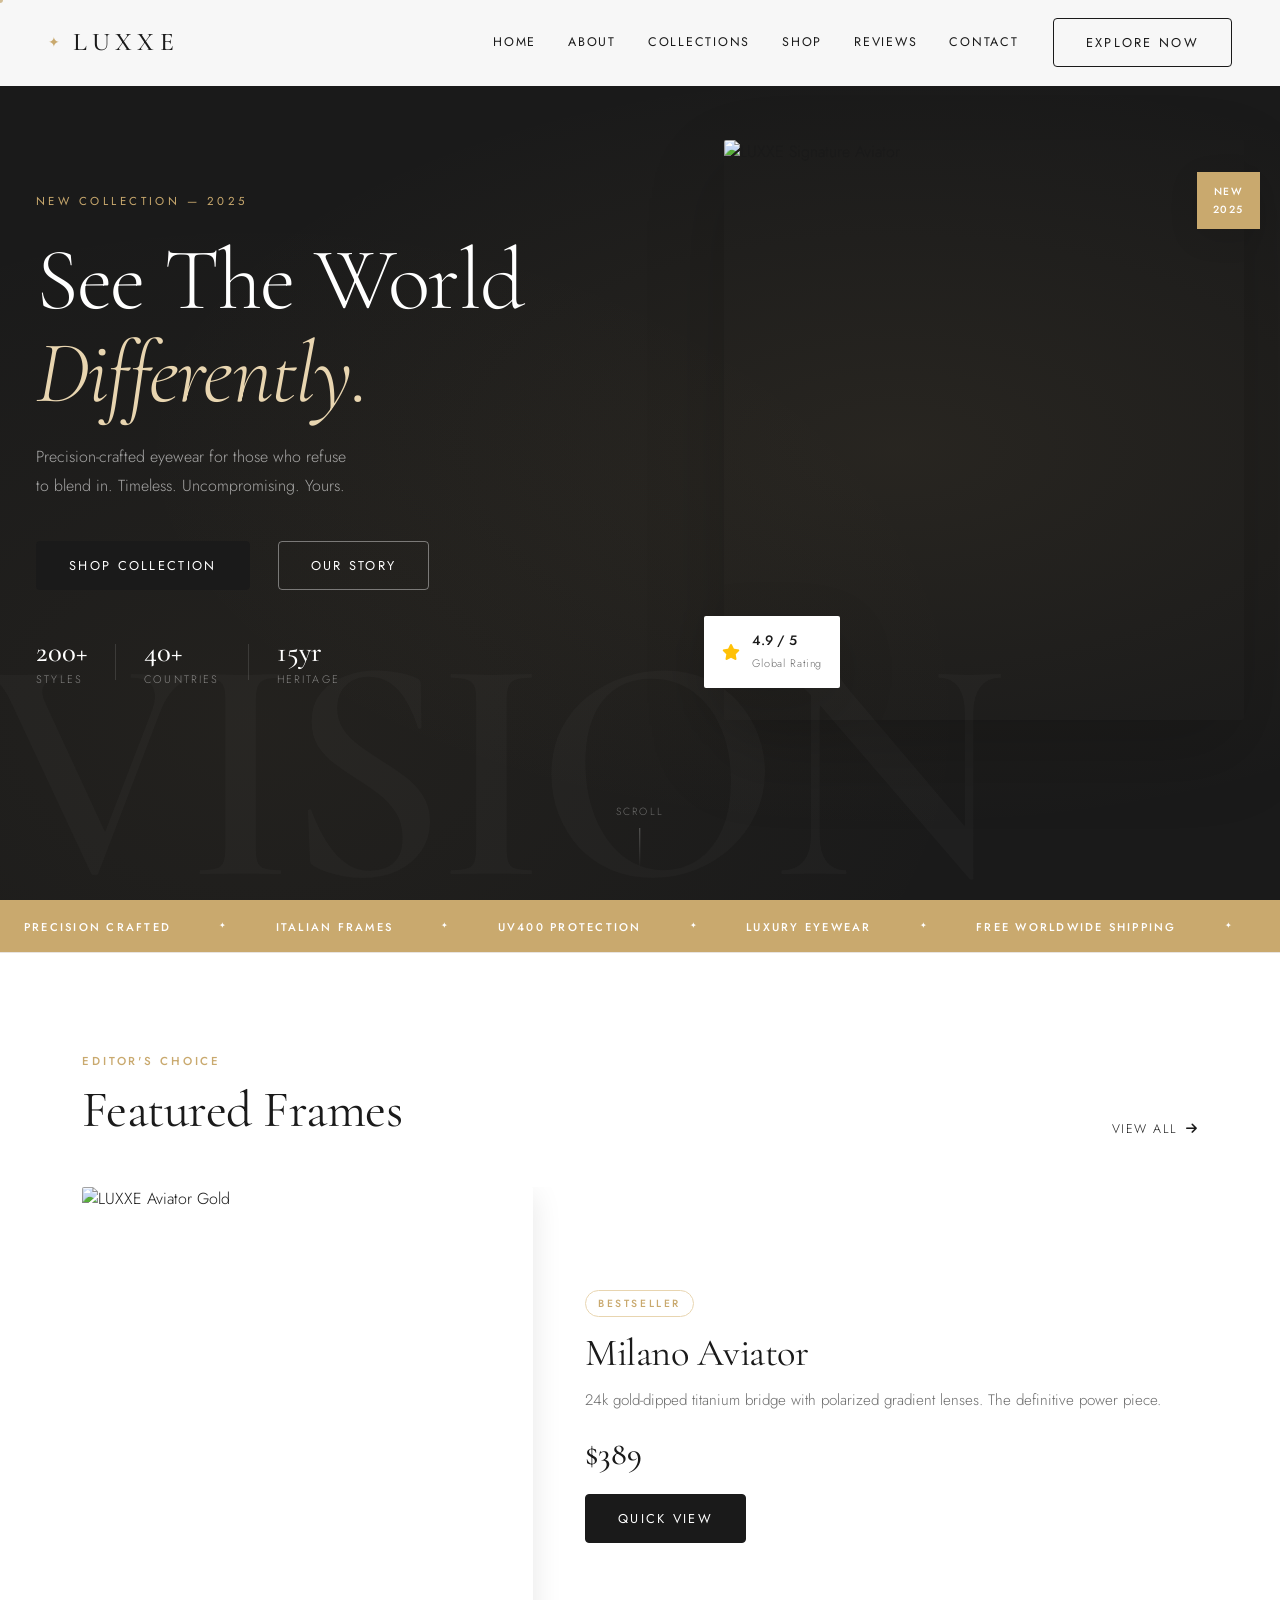
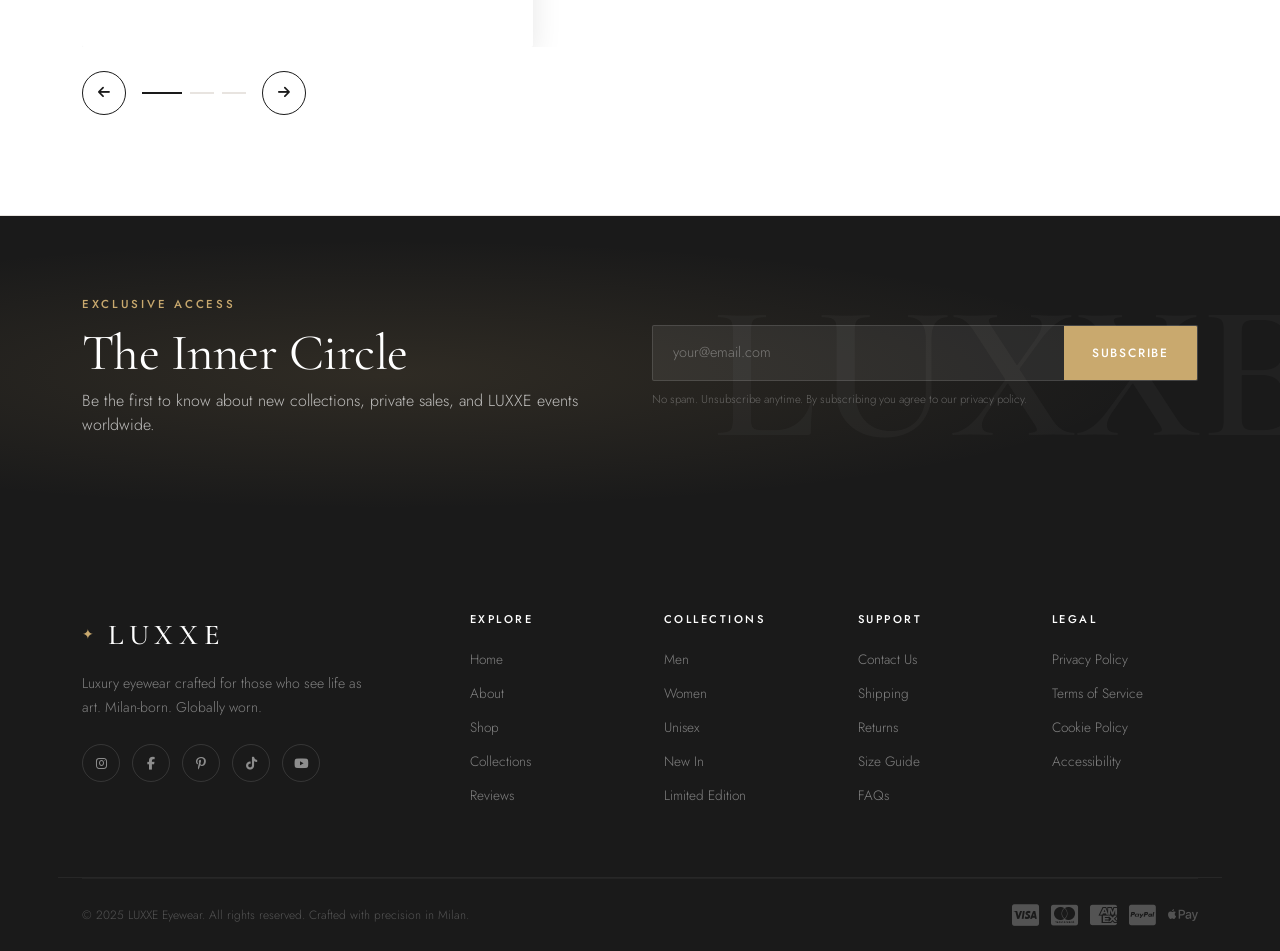
==== index.html @ bdaea685 "msg" ====
<!DOCTYPE html>
<html lang="en">
<head>
  <meta charset="UTF-8" />
  <meta name="viewport" content="width=device-width, initial-scale=1.0" />
  <meta name="description" content="LUXXE — Precision-crafted luxury sunglasses. Elevate your vision with our internationally acclaimed eyewear collection." />
  <meta name="keywords" content="luxury sunglasses, premium eyewear, designer glasses, LUXXE, fashion sunglasses" />
  <meta name="author" content="LUXXE Eyewear" />
  <meta property="og:title" content="LUXXE — Luxury Eyewear" />
  <meta property="og:description" content="Precision-crafted luxury sunglasses for the discerning eye." />
  <meta property="og:type" content="website" />
  <title>LUXXE — Luxury Eyewear</title>
  <meta name="keywords" content="luxe glasses, super glasses, glasses frames for boy">
  <meta name="description" content="Luxury glasses showroom offering stylish frames, sunglasses, and high-quality lenses for perfect vision and modern style.">

  <!-- Favicon -->
  <link rel="icon" href="data:image/svg+xml,<svg xmlns='http://www.w3.org/2000/svg' viewBox='0 0 100 100'><text y='.9em' font-size='90'>🕶️</text></svg>" />

  <!-- Google Fonts -->
  <link rel="preconnect" href="https://fonts.googleapis.com" />
  <link rel="preconnect" href="https://fonts.gstatic.com" crossorigin />
  <link href="https://fonts.googleapis.com/css2?family=Cormorant+Garamond:ital,wght@0,300;0,400;0,500;0,600;1,300;1,400&family=Jost:wght@200;300;400;500&display=swap" rel="stylesheet" />

  <!-- Bootstrap 5 -->
  <link href="https://cdn.jsdelivr.net/npm/bootstrap@5.3.2/dist/css/bootstrap.min.css" rel="stylesheet" />

  <!-- Font Awesome -->
  <link rel="stylesheet" href="https://cdnjs.cloudflare.com/ajax/libs/font-awesome/6.5.0/css/all.min.css" />

  <!-- Custom CSS -->
  <link rel="stylesheet" href="style.css" />
  <link rel="shortcut icon" href="glasses.png" type="image/x-icon">
</head>
<body>

  <!-- ========== NAVBAR ========== -->
  <nav id="mainNav" class="navbar navbar-expand-lg fixed-top luxxe-nav">
    <div class="container-fluid px-4 px-lg-5">

      <!-- Brand Logo -->
      <a class="navbar-brand luxxe-logo" href="index.html">
        <span class="logo-mark">✦</span> LUXXE
      </a>

      <!-- Hamburger -->
      <button class="navbar-toggler luxxe-toggler" type="button"
        data-bs-toggle="collapse" data-bs-target="#navMenu"
        aria-controls="navMenu" aria-expanded="false" aria-label="Toggle navigation">
        <span class="toggler-bar"></span>
        <span class="toggler-bar"></span>
        <span class="toggler-bar"></span>
      </button>

      <!-- Nav Links -->
      <div class="collapse navbar-collapse" id="navMenu">
        <ul class="navbar-nav ms-auto align-items-lg-center gap-lg-1">
          <li class="nav-item"><a class="nav-link luxxe-link" href="index.html">Home</a></li>
          <li class="nav-item"><a class="nav-link luxxe-link" href="about.html">About</a></li>
          <li class="nav-item"><a class="nav-link luxxe-link" href="categories.html">Collections</a></li>
          <li class="nav-item"><a class="nav-link luxxe-link" href="products.html">Shop</a></li>
          <li class="nav-item"><a class="nav-link luxxe-link" href="testimonials.html">Reviews</a></li>
          <li class="nav-item"><a class="nav-link luxxe-link" href="contact.html">Contact</a></li>
          <li class="nav-item ms-lg-3">
            <a class="btn luxxe-btn-outline" href="products.html">Explore Now</a>
          </li>
        </ul>
      </div>
    </div>
  </nav>
  <!-- END NAVBAR -->



  <!-- ========== HERO SECTION ========== -->
  <section id="home" class="hero-section">
    <div class="hero-bg-text" aria-hidden="true">VISION</div>

    <div class="container-fluid h-100 px-4 px-lg-5">
      <div class="row h-100 align-items-center">

        <div class="col-lg-6 hero-content" data-animate="fade-up">
          <p class="hero-eyebrow">New Collection — 2025</p>
          <h1 class="hero-headline">
            See The World<br />
            <em>Differently.</em>
          </h1>
          <p class="hero-sub">
            Precision-crafted eyewear for those who refuse<br class="d-none d-md-block" />
            to blend in. Timeless. Uncompromising. Yours.
          </p>
          <div class="hero-actions">
            <a href="products.html" class="btn luxxe-btn-dark me-3">Shop Collection</a>
            <a href="about.html" class="btn luxxe-btn-ghost">Our Story</a>
          </div>
          <div class="hero-stats mt-5">
            <div class="stat-item">
              <span class="stat-number">200+</span>
              <span class="stat-label">Styles</span>
            </div>
            <div class="stat-divider"></div>
            <div class="stat-item">
              <span class="stat-number">40+</span>
              <span class="stat-label">Countries</span>
            </div>
            <div class="stat-divider"></div>
            <div class="stat-item">
              <span class="stat-number">15yr</span>
              <span class="stat-label">Heritage</span>
            </div>
          </div>
        </div>

        <div class="col-lg-6 hero-image-col" data-animate="fade-left">
          <div class="hero-image-frame">
            <img src="https://images.unsplash.com/photo-1572635196237-14b3f281503f?w=900&auto=format&fit=crop&q=90"
              alt="LUXXE Signature Aviator" class="hero-img" loading="eager" />
            <div class="hero-badge">
              <span>NEW</span>
              <span>2025</span>
            </div>
            <!-- Floating accent card -->
            <div class="hero-float-card">
              <i class="fas fa-star text-warning"></i>
              <div>
                <strong>4.9 / 5</strong>
                <small>Global Rating</small>
              </div>
            </div>
          </div>
        </div>

      </div>
    </div>

    <!-- Hero scroll hint -->
    <div class="hero-scroll-hint">
      <span>Scroll</span>
      <div class="scroll-line"></div>
    </div>
  </section>
  <!-- END HERO -->


  <!-- ========== MARQUEE STRIP ========== -->
  <div class="marquee-strip" aria-hidden="true">
    <div class="marquee-track">
      <span>PRECISION CRAFTED</span><span class="marquee-dot">✦</span>
      <span>ITALIAN FRAMES</span><span class="marquee-dot">✦</span>
      <span>UV400 PROTECTION</span><span class="marquee-dot">✦</span>
      <span>LUXURY EYEWEAR</span><span class="marquee-dot">✦</span>
      <span>FREE WORLDWIDE SHIPPING</span><span class="marquee-dot">✦</span>
      <span>PRECISION CRAFTED</span><span class="marquee-dot">✦</span>
      <span>ITALIAN FRAMES</span><span class="marquee-dot">✦</span>
      <span>UV400 PROTECTION</span><span class="marquee-dot">✦</span>
      <span>LUXURY EYEWEAR</span><span class="marquee-dot">✦</span>
      <span>FREE WORLDWIDE SHIPPING</span><span class="marquee-dot">✦</span>
    </div>
  </div>


  

 


  <!-- ========== FEATURED CAROUSEL ========== -->
  <section class="section-pad featured-section">
    <div class="container">
      <div class="d-flex justify-content-between align-items-end mb-5" data-animate="fade-up">
        <div>
          <p class="section-eyebrow">Editor's Choice</p>
          <h2 class="section-title mb-0">Featured Frames</h2>
        </div>
        <a href="products.html" class="see-all-link d-none d-md-flex">
          View All <i class="fas fa-arrow-right ms-2"></i>
        </a>
      </div>

      <div id="featuredCarousel" class="carousel slide" data-bs-ride="carousel" data-bs-interval="3500">
        <div class="carousel-inner">

          <div class="carousel-item active">
            <div class="row g-4 align-items-center">
              <div class="col-md-5">
                <img src="https://images.unsplash.com/photo-1553735945-3dd7b1845d12?w=800&auto=format&fit=crop&q=90"
                  alt="LUXXE Aviator Gold" class="featured-slide-img" />
              </div>
              <div class="col-md-7 featured-slide-content">
                <span class="featured-tag">BESTSELLER</span>
                <h3 class="featured-name">Milano Aviator</h3>
                <p class="featured-desc">24k gold-dipped titanium bridge with polarized gradient lenses. The definitive power piece.</p>
                <div class="featured-price">$389</div>
                <button class="btn luxxe-btn-dark mt-3" data-bs-toggle="modal" data-bs-target="#productModal"
                  data-img="https://images.unsplash.com/photo-1553735945-3dd7b1845d12?w=800&auto=format&fit=crop&q=90"
                  data-name="Milano Aviator" data-price="$389" data-desc="24k gold-dipped titanium bridge with polarized gradient lenses. UV400 protection. Comes in a hand-stitched leather case.">
                  Quick View
                </button>
              </div>
            </div>
          </div>

          <div class="carousel-item">
            <div class="row g-4 align-items-center">
              <div class="col-md-5">
                <img src="https://images.unsplash.com/photo-1574258495973-f010dfbb5371?w=800&auto=format&fit=crop&q=90"
                  alt="LUXXE Oversized Classic" class="featured-slide-img" />
              </div>
              <div class="col-md-7 featured-slide-content">
                <span class="featured-tag">NEW IN</span>
                <h3 class="featured-name">Roma Oversized</h3>
                <p class="featured-desc">Bold Italian acetate frames with smoke-tinted lenses. Designed to be noticed.</p>
                <div class="featured-price">$445</div>
                <button class="btn luxxe-btn-dark mt-3" data-bs-toggle="modal" data-bs-target="#productModal"
                  data-img="https://images.unsplash.com/photo-1574258495973-f010dfbb5371?w=800&auto=format&fit=crop&q=90"
                  data-name="Roma Oversized" data-price="$445" data-desc="Bold Italian acetate frames with smoke-tinted lenses. UV400 protection. Handcrafted in Milan.">
                  Quick View
                </button>
              </div>
            </div>
          </div>

          <div class="carousel-item">
            <div class="row g-4 align-items-center">
              <div class="col-md-5">
                <img src="https://images.unsplash.com/photo-1614715838979-2ad2a1082e90?w=800&auto=format&fit=crop&q=90"
                  alt="LUXXE Cat Eye" class="featured-slide-img" />
              </div>
              <div class="col-md-7 featured-slide-content">
                <span class="featured-tag">LIMITED</span>
                <h3 class="featured-name">Venezia Cat-Eye</h3>
                <p class="featured-desc">Hand-painted tortoiseshell acetate with rose-gold hardware. A collector's edition.</p>
                <div class="featured-price">$520</div>
                <button class="btn luxxe-btn-dark mt-3" data-bs-toggle="modal" data-bs-target="#productModal"
                  data-img="https://images.unsplash.com/photo-1614715838979-2ad2a1082e90?w=800&auto=format&fit=crop&q=90"
                  data-name="Venezia Cat-Eye" data-price="$520" data-desc="Hand-painted tortoiseshell acetate with rose-gold hardware. Limited to 500 pairs worldwide. UV400 protection.">
                  Quick View
                </button>
              </div>
            </div>
          </div>

        </div>
        <!-- Controls -->
        <div class="carousel-controls mt-4">
          <button class="carousel-ctrl-btn" type="button" data-bs-target="#featuredCarousel" data-bs-slide="prev">
            <i class="fas fa-arrow-left"></i>
          </button>
          <div class="carousel-indicators-custom">
            <button type="button" data-bs-target="#featuredCarousel" data-bs-slide-to="0" class="active" aria-current="true"></button>
            <button type="button" data-bs-target="#featuredCarousel" data-bs-slide-to="1"></button>
            <button type="button" data-bs-target="#featuredCarousel" data-bs-slide-to="2"></button>
          </div>
          <button class="carousel-ctrl-btn" type="button" data-bs-target="#featuredCarousel" data-bs-slide="next">
            <i class="fas fa-arrow-right"></i>
          </button>
        </div>
      </div>
    </div>
  </section>
  <!-- END CAROUSEL -->


  

  

  <!-- ========== NEWSLETTER ========== -->
  <section class="newsletter-section" data-animate="fade-up">
    <div class="container">
      <div class="newsletter-inner">
        <div class="row align-items-center g-4">
          <div class="col-lg-6">
            <p class="section-eyebrow" style="color: #c9a96e;">Exclusive Access</p>
            <h2 class="section-title" style="color: #fff;">The Inner Circle</h2>
            <p style="color: rgba(255,255,255,0.7); font-family: 'Jost', sans-serif; font-weight: 300;">
              Be the first to know about new collections, private sales, and LUXXE events worldwide.
            </p>
          </div>
          <div class="col-lg-6">
            <div class="newsletter-form-wrap">
              <input type="email" id="newsletterEmail" class="newsletter-input" placeholder="your@email.com" aria-label="Email address" />
              <button class="btn newsletter-btn" id="newsletterBtn">Subscribe</button>
            </div>
            <p class="newsletter-note">No spam. Unsubscribe anytime. By subscribing you agree to our privacy policy.</p>
          </div>
        </div>
      </div>
    </div>
  </section>
  <!-- END NEWSLETTER -->


  


  <!-- ========== FOOTER ========== -->
  <footer class="luxxe-footer">
    <div class="container">

      <div class="row g-5 footer-top">

        <div class="col-lg-4">
          <a class="footer-logo" href="index.html">
            <span class="logo-mark">✦</span> LUXXE
          </a>
          <p class="footer-tagline mt-3">
            Luxury eyewear crafted for those who see life as art. Milan-born. Globally worn.
          </p>
          <div class="social-links mt-4">
            <a href="#" class="social-link" aria-label="Instagram"><i class="fab fa-instagram"></i></a>
            <a href="#" class="social-link" aria-label="Facebook"><i class="fab fa-facebook-f"></i></a>
            <a href="#" class="social-link" aria-label="Pinterest"><i class="fab fa-pinterest-p"></i></a>
            <a href="#" class="social-link" aria-label="TikTok"><i class="fab fa-tiktok"></i></a>
            <a href="#" class="social-link" aria-label="YouTube"><i class="fab fa-youtube"></i></a>
          </div>
        </div>

        <div class="col-6 col-lg-2">
          <h5 class="footer-heading">Explore</h5>
          <ul class="footer-links">
            <li><a href="index.html">Home</a></li>
            <li><a href="about.html">About</a></li>
            <li><a href="products.html">Shop</a></li>
            <li><a href="categories.html">Collections</a></li>
            <li><a href="testimonials.html">Reviews</a></li>
          </ul>
        </div>

        <div class="col-6 col-lg-2">
          <h5 class="footer-heading">Collections</h5>
          <ul class="footer-links">
            <li><a href="categories.html">Men</a></li>
            <li><a href="categories.html">Women</a></li>
            <li><a href="categories.html">Unisex</a></li>
            <li><a href="products.html">New In</a></li>
            <li><a href="products.html">Limited Edition</a></li>
          </ul>
        </div>

        <div class="col-6 col-lg-2">
          <h5 class="footer-heading">Support</h5>
          <ul class="footer-links">
            <li><a href="contact.html">Contact Us</a></li>
            <li><a href="#">Shipping</a></li>
            <li><a href="#">Returns</a></li>
            <li><a href="#">Size Guide</a></li>
            <li><a href="#">FAQs</a></li>
          </ul>
        </div>

        <div class="col-6 col-lg-2">
          <h5 class="footer-heading">Legal</h5>
          <ul class="footer-links">
            <li><a href="#">Privacy Policy</a></li>
            <li><a href="#">Terms of Service</a></li>
            <li><a href="#">Cookie Policy</a></li>
            <li><a href="#">Accessibility</a></li>
          </ul>
        </div>

      </div>

      <div class="footer-bottom">
        <p>© 2025 LUXXE Eyewear. All rights reserved. Crafted with precision in Milan.</p>
        <div class="payment-icons">
          <i class="fab fa-cc-visa"></i>
          <i class="fab fa-cc-mastercard"></i>
          <i class="fab fa-cc-amex"></i>
          <i class="fab fa-cc-paypal"></i>
          <i class="fab fa-apple-pay"></i>
        </div>
      </div>

    </div>
  </footer>
  <!-- END FOOTER -->


  <!-- ========== PRODUCT MODAL ========== -->
  <div class="modal fade" id="productModal" tabindex="-1" aria-label="Product Quick View">
    <div class="modal-dialog modal-lg modal-dialog-centered">
      <div class="modal-content luxxe-modal">
        <button type="button" class="modal-close-btn" data-bs-dismiss="modal" aria-label="Close">
          <i class="fas fa-times"></i>
        </button>
        <div class="modal-body p-0">
          <div class="row g-0">
            <div class="col-md-6">
              <div class="modal-img-wrap">
                <img src="" id="modalImg" alt="Product" class="modal-product-img" />
              </div>
            </div>
            <div class="col-md-6 modal-product-info">
              <p class="modal-eyebrow">LUXXE Eyewear</p>
              <h3 id="modalName" class="modal-product-name"></h3>
              <div id="modalPrice" class="modal-product-price"></div>
              <div class="modal-stars my-3">
                <i class="fas fa-star"></i><i class="fas fa-star"></i><i class="fas fa-star"></i>
                <i class="fas fa-star"></i><i class="fas fa-star-half-stroke"></i>
                <span class="ms-2">(4.7)</span>
              </div>
              <p id="modalDesc" class="modal-product-desc"></p>

              <div class="modal-features mt-3">
                <div class="modal-feature"><i class="fas fa-check"></i> UV400 Protection</div>
                <div class="modal-feature"><i class="fas fa-check"></i> Polarized Lenses</div>
                <div class="modal-feature"><i class="fas fa-check"></i> Handcrafted Frames</div>
                <div class="modal-feature"><i class="fas fa-check"></i> Lifetime Warranty</div>
              </div>

              <div class="modal-actions mt-4">
                <a href="contact.html" class="btn luxxe-btn-dark w-100 mb-2" data-bs-dismiss="modal">Inquire to Buy</a>
                <button class="btn luxxe-btn-outline w-100 wishlist-modal-btn">
                  <i class="far fa-heart me-2"></i> Add to Wishlist
                </button>
              </div>
            </div>
          </div>
        </div>
      </div>
    </div>
  </div>
  <!-- END MODAL -->


  <!-- Back to Top -->
  <button id="backToTop" class="back-to-top" aria-label="Back to top">
    <i class="fas fa-chevron-up"></i>
  </button>


  <!-- ========== SCRIPTS ========== -->
  <!-- jQuery -->
  <script src="https://code.jquery.com/jquery-3.7.1.min.js"></script>
  <!-- Bootstrap 5 JS -->
  <script src="https://cdn.jsdelivr.net/npm/bootstrap@5.3.2/dist/js/bootstrap.bundle.min.js"></script>
  <!-- Custom JS -->
  <script src="script.js"></script>
</body>
</html>
---- style.css ----
/* ============================================================
   LUXXE EYEWEAR — Premium CSS Stylesheet
   Architectural Luxury Minimalism | White Canvas + Gold Accents
   ============================================================ */

/* ---------- CSS VARIABLES ---------- */
:root {
  --white:       #ffffff;
  --off-white:   #f8f6f3;
  --cream:       #f2ede7;
  --black:       #0a0a0a;
  --charcoal:    #1a1a1a;
  --mid-grey:    #6b6b6b;
  --light-grey:  #e8e4e0;
  --gold:        #c9a96e;
  --gold-dark:   #a8884d;
  --gold-light:  #e8d5b0;

  --font-display: 'Cormorant Garamond', Georgia, serif;
  --font-body:    'Jost', 'Helvetica Neue', sans-serif;

  --shadow-sm:   0 2px 12px rgba(0,0,0,0.06);
  --shadow-md:   0 8px 30px rgba(0,0,0,0.10);
  --shadow-lg:   0 20px 60px rgba(0,0,0,0.14);
  --shadow-xl:   0 32px 80px rgba(0,0,0,0.18);

  --transition:  0.4s cubic-bezier(0.25, 0.46, 0.45, 0.94);
  --transition-fast: 0.2s ease;
  --border-radius: 4px;
}

/* ---------- RESET & BASE ---------- */
*, *::before, *::after { box-sizing: border-box; margin: 0; padding: 0; }

html { scroll-behavior: smooth; font-size: 16px; }

body {
  font-family: var(--font-body);
  font-weight: 300;
  color: var(--charcoal);
  background-color: var(--white);
  overflow-x: hidden;
  -webkit-font-smoothing: antialiased;
}

img { max-width: 100%; height: auto; display: block; }
a  { text-decoration: none; color: inherit; }

/* ---------- SCROLLBAR ---------- */
::-webkit-scrollbar { width: 5px; }
::-webkit-scrollbar-track { background: var(--off-white); }
::-webkit-scrollbar-thumb { background: var(--gold); border-radius: 3px; }

/* ---------- TYPOGRAPHY ---------- */
.section-eyebrow {
  font-family: var(--font-body);
  font-size: 0.72rem;
  font-weight: 500;
  letter-spacing: 0.25em;
  text-transform: uppercase;
  color: var(--gold);
  margin-bottom: 0.75rem;
}

.section-title {
  font-family: var(--font-display);
  font-size: clamp(2rem, 4vw, 3.2rem);
  font-weight: 400;
  line-height: 1.1;
  color: var(--charcoal);
  letter-spacing: -0.01em;
}

.section-title em {
  font-style: italic;
  color: var(--gold);
}

.section-body {
  font-size: 1rem;
  line-height: 1.8;
  color: var(--mid-grey);
  font-weight: 300;
}

.section-subtitle {
  font-size: 1rem;
  color: var(--mid-grey);
  margin-top: 0.5rem;
  font-weight: 300;
}

.section-pad { padding: 100px 0; }

/* ---------- BUTTONS ---------- */
.luxxe-btn-dark {
  background: var(--charcoal);
  color: var(--white);
  font-family: var(--font-body);
  font-size: 0.8rem;
  font-weight: 400;
  letter-spacing: 0.18em;
  text-transform: uppercase;
  padding: 14px 32px;
  border: 1px solid var(--charcoal);
  border-radius: var(--border-radius);
  transition: var(--transition);
  position: relative;
  overflow: hidden;
}

.luxxe-btn-dark::before {
  content: '';
  position: absolute;
  inset: 0;
  background: var(--gold);
  transform: scaleX(0);
  transform-origin: left;
  transition: transform var(--transition);
  z-index: 0;
}

.luxxe-btn-dark:hover::before { transform: scaleX(1); }
.luxxe-btn-dark:hover { color: var(--white); border-color: var(--gold); }
.luxxe-btn-dark span, .luxxe-btn-dark i { position: relative; z-index: 1; }

.luxxe-btn-outline {
  background: transparent;
  color: var(--charcoal);
  font-family: var(--font-body);
  font-size: 0.8rem;
  font-weight: 400;
  letter-spacing: 0.18em;
  text-transform: uppercase;
  padding: 14px 32px;
  border: 1px solid var(--charcoal);
  border-radius: var(--border-radius);
  transition: var(--transition);
}

.luxxe-btn-outline:hover {
  background: var(--charcoal);
  color: var(--white);
}

.luxxe-btn-ghost {
  background: transparent;
  color: var(--white);
  font-family: var(--font-body);
  font-size: 0.8rem;
  font-weight: 400;
  letter-spacing: 0.18em;
  text-transform: uppercase;
  padding: 14px 32px;
  border: 1px solid rgba(255,255,255,0.4);
  border-radius: var(--border-radius);
  transition: var(--transition);
}

.luxxe-btn-ghost:hover {
  background: rgba(255,255,255,0.12);
  border-color: var(--white);
  color: var(--white);
}

.luxxe-btn-white {
  background: var(--white);
  color: var(--charcoal);
  font-family: var(--font-body);
  font-size: 0.78rem;
  font-weight: 500;
  letter-spacing: 0.15em;
  text-transform: uppercase;
  padding: 12px 28px;
  border: none;
  border-radius: var(--border-radius);
  transition: var(--transition);
}

.luxxe-btn-white:hover {
  background: var(--gold);
  color: var(--white);
}

/* ---------- NAVBAR ---------- */
.luxxe-nav {
  background: rgba(255,255,255,0.97);
  backdrop-filter: blur(20px);
  -webkit-backdrop-filter: blur(20px);
  border-bottom: 1px solid transparent;
  padding: 18px 0;
  transition: all 0.35s ease;
  z-index: 1050;
}

.luxxe-nav.scrolled {
  padding: 12px 0;
  border-bottom-color: var(--light-grey);
  box-shadow: 0 4px 24px rgba(0,0,0,0.06);
}

.luxxe-logo {
  font-family: var(--font-display);
  font-size: 1.6rem;
  font-weight: 500;
  letter-spacing: 0.2em;
  color: var(--charcoal) !important;
  display: flex;
  align-items: center;
  gap: 8px;
}

.logo-mark {
  color: var(--gold);
  font-size: 0.9rem;
}

.luxxe-link {
  font-family: var(--font-body);
  font-size: 0.78rem;
  font-weight: 400;
  letter-spacing: 0.14em;
  text-transform: uppercase;
  color: var(--charcoal) !important;
  padding: 8px 14px !important;
  position: relative;
  transition: color var(--transition-fast);
}

.luxxe-link::after {
  content: '';
  position: absolute;
  bottom: 2px;
  left: 14px;
  right: 14px;
  height: 1px;
  background: var(--gold);
  transform: scaleX(0);
  transition: transform var(--transition);
}

.luxxe-link:hover::after,
.luxxe-link.active::after { transform: scaleX(1); }
.luxxe-link:hover { color: var(--gold) !important; }

/* Hamburger */
.luxxe-toggler {
  border: none;
  background: none;
  padding: 8px;
  display: flex;
  flex-direction: column;
  gap: 5px;
}

.toggler-bar {
  display: block;
  width: 24px;
  height: 1.5px;
  background: var(--charcoal);
  transition: var(--transition);
  transform-origin: center;
}

.luxxe-toggler[aria-expanded="true"] .toggler-bar:nth-child(1) {
  transform: translateY(6.5px) rotate(45deg);
}
.luxxe-toggler[aria-expanded="true"] .toggler-bar:nth-child(2) {
  opacity: 0; transform: scaleX(0);
}
.luxxe-toggler[aria-expanded="true"] .toggler-bar:nth-child(3) {
  transform: translateY(-6.5px) rotate(-45deg);
}

/* ---------- HERO SECTION ---------- */
.hero-section {
  min-height: 100vh;
  background: var(--charcoal);
  background-image:
    radial-gradient(ellipse at 70% 50%, rgba(201,169,110,0.08) 0%, transparent 60%),
    radial-gradient(ellipse at 20% 80%, rgba(201,169,110,0.05) 0%, transparent 50%);
  position: relative;
  overflow: hidden;
  padding-top: 80px;
}

.hero-bg-text {
  position: absolute;
  bottom: -0.1em;
  left: -0.05em;
  font-family: var(--font-display);
  font-size: clamp(12rem, 25vw, 22rem);
  font-weight: 600;
  color: rgba(255,255,255,0.025);
  line-height: 1;
  letter-spacing: -0.03em;
  pointer-events: none;
  user-select: none;
}

.hero-content {
  padding: 80px 0 60px;
  animation: fadeUp 1s ease both;
}

.hero-eyebrow {
  font-family: var(--font-body);
  font-size: 0.72rem;
  font-weight: 400;
  letter-spacing: 0.3em;
  text-transform: uppercase;
  color: var(--gold);
  margin-bottom: 1.5rem;
}

.hero-headline {
  font-family: var(--font-display);
  font-size: clamp(3rem, 7vw, 5.5rem);
  font-weight: 300;
  line-height: 1.05;
  color: var(--white);
  letter-spacing: -0.02em;
  margin-bottom: 1.5rem;
}

.hero-headline em {
  font-style: italic;
  color: var(--gold-light);
}

.hero-sub {
  font-size: 1rem;
  line-height: 1.8;
  color: rgba(255,255,255,0.6);
  font-weight: 300;
  margin-bottom: 2.5rem;
}

.hero-actions { display: flex; flex-wrap: wrap; gap: 12px; }

.hero-stats {
  display: flex;
  align-items: center;
  gap: 0;
}

.stat-item {
  display: flex;
  flex-direction: column;
  padding: 0 28px;
}
.stat-item:first-child { padding-left: 0; }

.stat-number {
  font-family: var(--font-display);
  font-size: 1.8rem;
  font-weight: 500;
  color: var(--white);
  line-height: 1;
}

.stat-label {
  font-size: 0.68rem;
  letter-spacing: 0.2em;
  text-transform: uppercase;
  color: rgba(255,255,255,0.45);
  margin-top: 4px;
}

.stat-divider {
  width: 1px;
  height: 36px;
  background: rgba(255,255,255,0.12);
}

/* Hero Image */
.hero-image-col {
  display: flex;
  align-items: center;
  justify-content: flex-end;
  padding: 60px 0;
  animation: fadeLeft 1s 0.3s ease both;
}

.hero-image-frame {
  position: relative;
  display: inline-block;
  max-width: 520px;
  width: 100%;
}

.hero-img {
  width: 100%;
  height: 580px;
  object-fit: cover;
  border-radius: 2px;
  box-shadow: var(--shadow-xl);
}

.hero-badge {
  position: absolute;
  top: 32px;
  right: -16px;
  background: var(--gold);
  color: var(--white);
  padding: 12px 16px;
  font-family: var(--font-body);
  font-size: 0.65rem;
  font-weight: 500;
  letter-spacing: 0.15em;
  text-align: center;
  text-transform: uppercase;
  display: flex;
  flex-direction: column;
  gap: 2px;
  box-shadow: var(--shadow-md);
}

.hero-float-card {
  position: absolute;
  bottom: 32px;
  left: -20px;
  background: var(--white);
  padding: 14px 18px;
  display: flex;
  align-items: center;
  gap: 12px;
  box-shadow: var(--shadow-lg);
  border-radius: 2px;
  animation: floatCard 3s ease-in-out infinite;
}

.hero-float-card strong {
  display: block;
  font-family: var(--font-body);
  font-size: 0.85rem;
  font-weight: 500;
  color: var(--charcoal);
}

.hero-float-card small {
  font-size: 0.68rem;
  color: var(--mid-grey);
  letter-spacing: 0.08em;
}

.hero-scroll-hint {
  position: absolute;
  bottom: 32px;
  left: 50%;
  transform: translateX(-50%);
  display: flex;
  flex-direction: column;
  align-items: center;
  gap: 8px;
}

.hero-scroll-hint span {
  font-size: 0.65rem;
  letter-spacing: 0.2em;
  text-transform: uppercase;
  color: rgba(255,255,255,0.35);
}

.scroll-line {
  width: 1px;
  height: 40px;
  background: linear-gradient(to bottom, rgba(255,255,255,0.3), transparent);
  animation: scrollPulse 2s ease-in-out infinite;
}

/* ---------- MARQUEE ---------- */
.marquee-strip {
  background: var(--gold);
  padding: 14px 0;
  overflow: hidden;
  white-space: nowrap;
}

.marquee-track {
  display: inline-flex;
  animation: marquee 28s linear infinite;
}

.marquee-track span {
  font-family: var(--font-body);
  font-size: 0.7rem;
  font-weight: 500;
  letter-spacing: 0.2em;
  text-transform: uppercase;
  color: var(--white);
  padding: 0 24px;
}

.marquee-dot { font-size: 0.5rem !important; vertical-align: middle; }

/* ---------- ABOUT SECTION ---------- */
.about-section { background: var(--white); }

.about-image-grid {
  position: relative;
  padding: 20px 20px 80px 20px;
}

.about-img-main {
  width: 85%;
  height: 480px;
  object-fit: cover;
  border-radius: 2px;
  box-shadow: var(--shadow-lg);
  position: relative;
  z-index: 2;
}

.about-img-secondary {
  position: absolute;
  right: 0;
  bottom: 0;
  width: 52%;
  height: 260px;
  object-fit: cover;
  border-radius: 2px;
  box-shadow: var(--shadow-lg);
  z-index: 3;
  border: 6px solid var(--white);
}

.about-year-badge {
  position: absolute;
  top: 0;
  right: 10px;
  background: var(--charcoal);
  color: var(--white);
  padding: 16px 20px;
  font-family: var(--font-display);
  font-size: 1.1rem;
  font-weight: 500;
  text-align: center;
  line-height: 1.3;
  z-index: 4;
  letter-spacing: 0.05em;
}

.pillar {
  display: flex;
  align-items: flex-start;
  gap: 16px;
}

.pillar-icon {
  color: var(--gold);
  font-size: 1.1rem;
  margin-top: 3px;
  min-width: 24px;
}

.pillar strong {
  display: block;
  font-family: var(--font-body);
  font-size: 0.9rem;
  font-weight: 500;
  color: var(--charcoal);
  margin-bottom: 2px;
}

.pillar p {
  font-size: 0.85rem;
  color: var(--mid-grey);
  margin: 0;
  font-weight: 300;
}

/* ---------- CATEGORIES SECTION ---------- */
.categories-section { background: var(--off-white); }

.category-card {
  background: var(--white);
  border-radius: 2px;
  overflow: hidden;
  transition: var(--transition);
  box-shadow: var(--shadow-sm);
}

.category-card:hover { box-shadow: var(--shadow-lg); transform: translateY(-4px); }

.category-img-wrap {
  position: relative;
  overflow: hidden;
  height: 400px;
}

.category-img-wrap img {
  width: 100%;
  height: 100%;
  object-fit: cover;
  transition: transform 0.6s cubic-bezier(0.25, 0.46, 0.45, 0.94);
}

.category-card:hover .category-img-wrap img { transform: scale(1.07); }

.category-overlay {
  position: absolute;
  inset: 0;
  background: rgba(10,10,10,0.45);
  display: flex;
  align-items: center;
  justify-content: center;
  opacity: 0;
  transition: opacity var(--transition);
}

.category-card:hover .category-overlay { opacity: 1; }

.featured-cat .category-img-wrap { height: 460px; }

.category-meta {
  padding: 20px 24px;
  border-top: 1px solid var(--light-grey);
}

.category-label {
  font-size: 0.65rem;
  letter-spacing: 0.25em;
  font-weight: 500;
  color: var(--gold);
}

.category-name {
  font-family: var(--font-display);
  font-size: 1.5rem;
  font-weight: 400;
  color: var(--charcoal);
  margin: 4px 0 2px;
}

.category-count {
  font-size: 0.78rem;
  color: var(--mid-grey);
  margin: 0;
  font-weight: 300;
}

/* ---------- FEATURED CAROUSEL ---------- */
.featured-section { background: var(--white); border-top: 1px solid var(--light-grey); border-bottom: 1px solid var(--light-grey); }

.see-all-link {
  font-family: var(--font-body);
  font-size: 0.78rem;
  letter-spacing: 0.12em;
  text-transform: uppercase;
  color: var(--charcoal);
  align-items: center;
  transition: color var(--transition-fast);
}
.see-all-link:hover { color: var(--gold); }

.featured-slide-img {
  width: 100%;
  height: 460px;
  object-fit: cover;
  border-radius: 2px;
  box-shadow: var(--shadow-md);
}

.featured-slide-content { padding: 20px 20px 20px 40px; }

.featured-tag {
  font-size: 0.65rem;
  letter-spacing: 0.25em;
  font-weight: 500;
  text-transform: uppercase;
  color: var(--gold);
  border: 1px solid var(--gold-light);
  padding: 5px 12px;
  border-radius: 20px;
}

.featured-name {
  font-family: var(--font-display);
  font-size: 2.4rem;
  font-weight: 400;
  color: var(--charcoal);
  margin: 16px 0 12px;
  letter-spacing: -0.01em;
}

.featured-desc {
  font-size: 0.95rem;
  line-height: 1.7;
  color: var(--mid-grey);
  font-weight: 300;
}

.featured-price {
  font-family: var(--font-display);
  font-size: 2rem;
  font-weight: 500;
  color: var(--charcoal);
  margin-top: 16px;
}

.carousel-controls {
  display: flex;
  align-items: center;
  gap: 16px;
}

.carousel-ctrl-btn {
  width: 44px;
  height: 44px;
  border: 1px solid var(--charcoal);
  background: transparent;
  color: var(--charcoal);
  border-radius: 50%;
  display: flex;
  align-items: center;
  justify-content: center;
  font-size: 0.85rem;
  transition: var(--transition);
  cursor: pointer;
}

.carousel-ctrl-btn:hover {
  background: var(--charcoal);
  color: var(--white);
}

.carousel-indicators-custom {
  display: flex;
  gap: 8px;
}

.carousel-indicators-custom button {
  width: 24px;
  height: 2px;
  background: var(--light-grey);
  border: none;
  cursor: pointer;
  transition: all var(--transition);
  padding: 0;
}

.carousel-indicators-custom button.active {
  background: var(--charcoal);
  width: 40px;
}

/* ---------- PRODUCTS SECTION ---------- */
.products-section { background: var(--off-white); }

.product-filters {
  display: flex;
  justify-content: center;
  gap: 8px;
  flex-wrap: wrap;
}

.filter-btn {
  background: transparent;
  border: 1px solid var(--light-grey);
  color: var(--mid-grey);
  font-family: var(--font-body);
  font-size: 0.72rem;
  font-weight: 400;
  letter-spacing: 0.15em;
  text-transform: uppercase;
  padding: 10px 24px;
  border-radius: 30px;
  cursor: pointer;
  transition: var(--transition);
}

.filter-btn:hover,
.filter-btn.active {
  background: var(--charcoal);
  border-color: var(--charcoal);
  color: var(--white);
}

.product-card {
  background: var(--white);
  border-radius: 2px;
  overflow: hidden;
  box-shadow: var(--shadow-sm);
  transition: var(--transition);
}

.product-card:hover { box-shadow: var(--shadow-lg); transform: translateY(-6px); }

.product-img-wrap {
  position: relative;
  overflow: hidden;
  height: 280px;
}

.product-img {
  width: 100%;
  height: 100%;
  object-fit: cover;
  transition: transform 0.6s cubic-bezier(0.25, 0.46, 0.45, 0.94);
}

.product-card:hover .product-img { transform: scale(1.09); }

.product-actions {
  position: absolute;
  bottom: 12px;
  right: 12px;
  display: flex;
  flex-direction: column;
  gap: 8px;
  opacity: 0;
  transform: translateX(10px);
  transition: all var(--transition);
}

.product-card:hover .product-actions {
  opacity: 1;
  transform: translateX(0);
}

.prod-action-btn {
  width: 38px;
  height: 38px;
  background: var(--white);
  border: none;
  border-radius: 50%;
  display: flex;
  align-items: center;
  justify-content: center;
  font-size: 0.85rem;
  color: var(--charcoal);
  box-shadow: var(--shadow-md);
  cursor: pointer;
  transition: var(--transition-fast);
}

.prod-action-btn:hover {
  background: var(--charcoal);
  color: var(--white);
}

.wishlist-btn.active { color: #e53935; }
.wishlist-btn.active i { font-weight: 900; }

.product-badge {
  position: absolute;
  top: 12px;
  left: 12px;
  background: var(--charcoal);
  color: var(--white);
  font-family: var(--font-body);
  font-size: 0.6rem;
  font-weight: 500;
  letter-spacing: 0.2em;
  text-transform: uppercase;
  padding: 5px 10px;
}

.new-badge    { background: var(--gold) !important; }
.limited-badge{ background: #1a1a2e !important; }

.product-info { padding: 18px 20px; }

.product-name {
  font-family: var(--font-display);
  font-size: 1.2rem;
  font-weight: 400;
  color: var(--charcoal);
  margin-bottom: 4px;
}

.product-desc {
  font-size: 0.78rem;
  color: var(--mid-grey);
  margin-bottom: 12px;
  font-weight: 300;
  letter-spacing: 0.04em;
}

.product-footer {
  display: flex;
  justify-content: space-between;
  align-items: center;
}

.product-price {
  font-family: var(--font-display);
  font-size: 1.3rem;
  font-weight: 500;
  color: var(--charcoal);
}

.product-stars {
  font-size: 0.6rem;
  color: var(--gold);
  display: flex;
  align-items: center;
  gap: 2px;
}

.product-stars span {
  font-family: var(--font-body);
  font-size: 0.65rem;
  color: var(--mid-grey);
  margin-left: 4px;
}

/* Product item hidden state for filter */
.product-item.hidden {
  display: none;
}

/* ---------- TESTIMONIALS ---------- */
.testimonials-section { background: var(--white); }

.testimonial-card {
  background: var(--off-white);
  padding: 36px;
  border-radius: 2px;
  height: 100%;
  position: relative;
  transition: var(--transition);
  border: 1px solid transparent;
}

.testimonial-card:hover {
  border-color: var(--gold-light);
  box-shadow: var(--shadow-md);
  transform: translateY(-3px);
}

.featured-review {
  background: var(--charcoal);
}

.featured-review .testimonial-text,
.featured-review .testimonial-author strong { color: var(--white) !important; }
.featured-review .testimonial-author span { color: rgba(255,255,255,0.5) !important; }

.testimonial-stars {
  color: var(--gold);
  font-size: 0.75rem;
  margin-bottom: 20px;
  display: flex;
  gap: 3px;
}

.testimonial-text {
  font-family: var(--font-display);
  font-size: 1.15rem;
  font-weight: 400;
  line-height: 1.7;
  color: var(--charcoal);
  font-style: italic;
  margin-bottom: 24px;
  border: none;
  padding: 0;
}

.testimonial-author {
  display: flex;
  align-items: center;
  gap: 14px;
}

.testimonial-author img {
  width: 46px;
  height: 46px;
  border-radius: 50%;
  object-fit: cover;
  border: 2px solid var(--gold-light);
}

.testimonial-author strong {
  display: block;
  font-family: var(--font-body);
  font-size: 0.88rem;
  font-weight: 500;
  color: var(--charcoal);
}

.testimonial-author span {
  font-size: 0.75rem;
  color: var(--mid-grey);
  font-weight: 300;
}

/* ---------- NEWSLETTER ---------- */
.newsletter-section {
  background: var(--charcoal);
  background-image:
    radial-gradient(ellipse at 30% 50%, rgba(201,169,110,0.12) 0%, transparent 60%);
  padding: 80px 0;
  position: relative;
  overflow: hidden;
}

.newsletter-section::before {
  content: 'LUXXE';
  position: absolute;
  right: -2%;
  top: 50%;
  transform: translateY(-50%);
  font-family: var(--font-display);
  font-size: 12rem;
  font-weight: 600;
  color: rgba(255,255,255,0.03);
  pointer-events: none;
}

.newsletter-inner { position: relative; z-index: 1; }

.newsletter-form-wrap {
  display: flex;
  gap: 0;
  background: rgba(255,255,255,0.07);
  border: 1px solid rgba(255,255,255,0.12);
  border-radius: 2px;
  overflow: hidden;
}

.newsletter-input {
  flex: 1;
  background: transparent;
  border: none;
  padding: 16px 20px;
  font-family: var(--font-body);
  font-size: 0.9rem;
  font-weight: 300;
  color: var(--white);
  outline: none;
}

.newsletter-input::placeholder { color: rgba(255,255,255,0.35); }

.newsletter-btn {
  background: var(--gold);
  color: var(--white);
  font-family: var(--font-body);
  font-size: 0.75rem;
  font-weight: 500;
  letter-spacing: 0.15em;
  text-transform: uppercase;
  padding: 16px 28px;
  border: none;
  border-radius: 0;
  transition: background var(--transition-fast);
  white-space: nowrap;
}

.newsletter-btn:hover { background: var(--gold-dark); color: var(--white); }

.newsletter-note {
  font-size: 0.72rem;
  color: rgba(255,255,255,0.3);
  margin-top: 10px;
  font-weight: 300;
  font-family: var(--font-body);
}

/* ---------- CONTACT SECTION ---------- */
.contact-section { background: var(--off-white); }

.contact-info-item {
  display: flex;
  align-items: flex-start;
  gap: 16px;
}

.contact-icon {
  color: var(--gold);
  font-size: 1rem;
  margin-top: 3px;
  min-width: 20px;
}

.contact-info-item strong {
  display: block;
  font-size: 0.8rem;
  font-weight: 500;
  letter-spacing: 0.08em;
  color: var(--charcoal);
  margin-bottom: 2px;
  text-transform: uppercase;
}

.contact-info-item p {
  font-size: 0.9rem;
  color: var(--mid-grey);
  margin: 0;
  font-weight: 300;
}

.contact-form { background: var(--white); padding: 40px; box-shadow: var(--shadow-sm); border-radius: 2px; }

.form-label {
  font-family: var(--font-body);
  font-size: 0.72rem;
  font-weight: 500;
  letter-spacing: 0.12em;
  text-transform: uppercase;
  color: var(--charcoal);
  margin-bottom: 8px;
}

.luxxe-input {
  border: 1px solid var(--light-grey);
  border-radius: var(--border-radius);
  padding: 13px 16px;
  font-family: var(--font-body);
  font-size: 0.9rem;
  font-weight: 300;
  color: var(--charcoal);
  background: var(--white);
  transition: border-color var(--transition-fast), box-shadow var(--transition-fast);
  width: 100%;
}

.luxxe-input:focus {
  border-color: var(--charcoal);
  box-shadow: 0 0 0 3px rgba(10,10,10,0.04);
  outline: none;
}

.luxxe-input.is-error { border-color: #e53935; }
.luxxe-input.is-valid { border-color: #43a047; }

.error-msg {
  color: #e53935;
  font-size: 0.75rem;
  margin-top: 5px;
  font-family: var(--font-body);
  font-weight: 400;
  min-height: 18px;
}

.form-success {
  background: #e8f5e9;
  color: #2e7d32;
  padding: 14px 18px;
  border-radius: var(--border-radius);
  font-family: var(--font-body);
  font-size: 0.88rem;
  font-weight: 400;
  border-left: 3px solid #43a047;
}

.contact-submit {
  position: relative;
  display: flex;
  align-items: center;
  justify-content: center;
}

/* ---------- FOOTER ---------- */
.luxxe-footer {
  background: var(--charcoal);
  color: rgba(255,255,255,0.65);
  padding-top: 80px;
  padding-bottom: 0;
}

.footer-logo {
  font-family: var(--font-display);
  font-size: 1.8rem;
  font-weight: 500;
  letter-spacing: 0.2em;
  color: var(--white) !important;
  display: flex;
  align-items: center;
  gap: 8px;
}

.footer-tagline {
  font-size: 0.88rem;
  line-height: 1.7;
  color: rgba(255,255,255,0.45);
  font-weight: 300;
  max-width: 280px;
}

.social-links { display: flex; gap: 12px; }

.social-link {
  width: 38px;
  height: 38px;
  border: 1px solid rgba(255,255,255,0.12);
  border-radius: 50%;
  display: flex;
  align-items: center;
  justify-content: center;
  font-size: 0.8rem;
  color: rgba(255,255,255,0.5);
  transition: var(--transition-fast);
}

.social-link:hover {
  border-color: var(--gold);
  color: var(--gold);
  background: rgba(201,169,110,0.08);
}

.footer-top { padding-bottom: 60px; border-bottom: 1px solid rgba(255,255,255,0.06); }

.footer-heading {
  font-family: var(--font-body);
  font-size: 0.7rem;
  font-weight: 500;
  letter-spacing: 0.22em;
  text-transform: uppercase;
  color: var(--white);
  margin-bottom: 20px;
}

.footer-links {
  list-style: none;
  padding: 0;
  margin: 0;
}

.footer-links li { margin-bottom: 10px; }

.footer-links a {
  font-size: 0.85rem;
  font-weight: 300;
  color: rgba(255,255,255,0.45);
  transition: color var(--transition-fast);
}

.footer-links a:hover { color: var(--gold); }

.footer-bottom {
  padding: 24px 0;
  display: flex;
  justify-content: space-between;
  align-items: center;
  flex-wrap: wrap;
  gap: 12px;
  border-top: 1px solid rgba(255,255,255,0.04);
}

.footer-bottom p {
  font-size: 0.75rem;
  color: rgba(255,255,255,0.25);
  margin: 0;
  font-weight: 300;
}

.payment-icons {
  display: flex;
  gap: 12px;
  color: rgba(255,255,255,0.25);
  font-size: 1.5rem;
}

/* ---------- PRODUCT MODAL ---------- */
.luxxe-modal {
  border: none;
  border-radius: 2px;
  overflow: hidden;
  box-shadow: var(--shadow-xl);
}

.modal-close-btn {
  position: absolute;
  top: 16px;
  right: 16px;
  width: 36px;
  height: 36px;
  background: var(--white);
  border: 1px solid var(--light-grey);
  border-radius: 50%;
  display: flex;
  align-items: center;
  justify-content: center;
  font-size: 0.8rem;
  color: var(--charcoal);
  cursor: pointer;
  z-index: 10;
  transition: var(--transition-fast);
}

.modal-close-btn:hover { background: var(--charcoal); color: var(--white); }

.modal-img-wrap {
  height: 100%;
  min-height: 420px;
}

.modal-product-img {
  width: 100%;
  height: 100%;
  min-height: 420px;
  object-fit: cover;
}

.modal-product-info {
  padding: 40px;
  display: flex;
  flex-direction: column;
  justify-content: center;
}

.modal-eyebrow {
  font-size: 0.68rem;
  letter-spacing: 0.25em;
  text-transform: uppercase;
  color: var(--gold);
  margin-bottom: 8px;
  font-weight: 500;
}

.modal-product-name {
  font-family: var(--font-display);
  font-size: 2rem;
  font-weight: 400;
  color: var(--charcoal);
  margin-bottom: 0;
}

.modal-product-price {
  font-family: var(--font-display);
  font-size: 1.6rem;
  font-weight: 500;
  color: var(--charcoal);
}

.modal-stars {
  font-size: 0.75rem;
  color: var(--gold);
  display: flex;
  align-items: center;
}

.modal-stars span {
  font-family: var(--font-body);
  font-size: 0.78rem;
  color: var(--mid-grey);
}

.modal-product-desc {
  font-size: 0.9rem;
  line-height: 1.7;
  color: var(--mid-grey);
  font-weight: 300;
}

.modal-features { display: flex; flex-wrap: wrap; gap: 8px; }

.modal-feature {
  font-size: 0.75rem;
  font-family: var(--font-body);
  color: var(--charcoal);
  font-weight: 400;
  display: flex;
  align-items: center;
  gap: 6px;
  background: var(--off-white);
  padding: 6px 12px;
  border-radius: 20px;
}

.modal-feature i { color: var(--gold); font-size: 0.65rem; }

/* ---------- BACK TO TOP ---------- */
.back-to-top {
  position: fixed;
  bottom: 30px;
  right: 30px;
  width: 44px;
  height: 44px;
  background: var(--charcoal);
  color: var(--white);
  border: none;
  border-radius: 50%;
  display: flex;
  align-items: center;
  justify-content: center;
  font-size: 0.85rem;
  cursor: pointer;
  box-shadow: var(--shadow-md);
  opacity: 0;
  transform: translateY(10px);
  transition: var(--transition);
  z-index: 999;
}

.back-to-top.show { opacity: 1; transform: translateY(0); }
.back-to-top:hover { background: var(--gold); }

/* ---------- ANIMATIONS ---------- */
@keyframes fadeUp {
  from { opacity: 0; transform: translateY(30px); }
  to   { opacity: 1; transform: translateY(0); }
}

@keyframes fadeLeft {
  from { opacity: 0; transform: translateX(30px); }
  to   { opacity: 1; transform: translateX(0); }
}

@keyframes marquee {
  0%   { transform: translateX(0); }
  100% { transform: translateX(-50%); }
}

@keyframes floatCard {
  0%, 100% { transform: translateY(0); }
  50%       { transform: translateY(-6px); }
}

@keyframes scrollPulse {
  0%, 100% { opacity: 0.3; transform: scaleY(1); }
  50%       { opacity: 1; transform: scaleY(0.7); }
}

/* Scroll-triggered animation classes */
[data-animate] {
  opacity: 0;
  transform: translateY(28px);
  transition: opacity 0.7s ease, transform 0.7s ease;
}

[data-animate="fade-right"] {
  transform: translateX(-28px);
}

[data-animate="fade-left"] {
  transform: translateX(28px);
}

[data-animate].animated {
  opacity: 1;
  transform: translate(0);
}

/* ---------- RESPONSIVE ---------- */
@media (max-width: 991.98px) {
  .hero-img { height: 420px; }
  .hero-image-col { justify-content: center; padding-top: 0; }
  .hero-float-card { left: 10px; }
  .hero-badge { right: 10px; }
  .about-img-main { width: 100%; }
  .featured-slide-content { padding: 24px 0; }
  .contact-form { padding: 28px 20px; }
  .section-pad { padding: 70px 0; }
}

@media (max-width: 767.98px) {
  .hero-headline { font-size: clamp(2.2rem, 10vw, 3.5rem); }
  .hero-stats { gap: 0; }
  .stat-item { padding: 0 16px; }
  .hero-img { height: 320px; }
  .navbar-collapse { background: var(--white); padding: 20px; box-shadow: var(--shadow-md); margin-top: 12px; }
  .about-image-grid { padding: 0 0 60px; }
  .about-img-secondary { width: 48%; height: 200px; }
  .category-img-wrap { height: 280px; }
  .featured-cat .category-img-wrap { height: 320px; }
  .featured-slide-img { height: 300px; }
  .section-pad { padding: 55px 0; }
  .footer-bottom { flex-direction: column; align-items: flex-start; }
}

@media (max-width: 575.98px) {
  .hero-actions { flex-direction: column; }
  .hero-stats { flex-direction: row; }
  .newsletter-form-wrap { flex-direction: column; }
  .newsletter-btn { width: 100%; }
  .hero-bg-text { font-size: 8rem; }
}
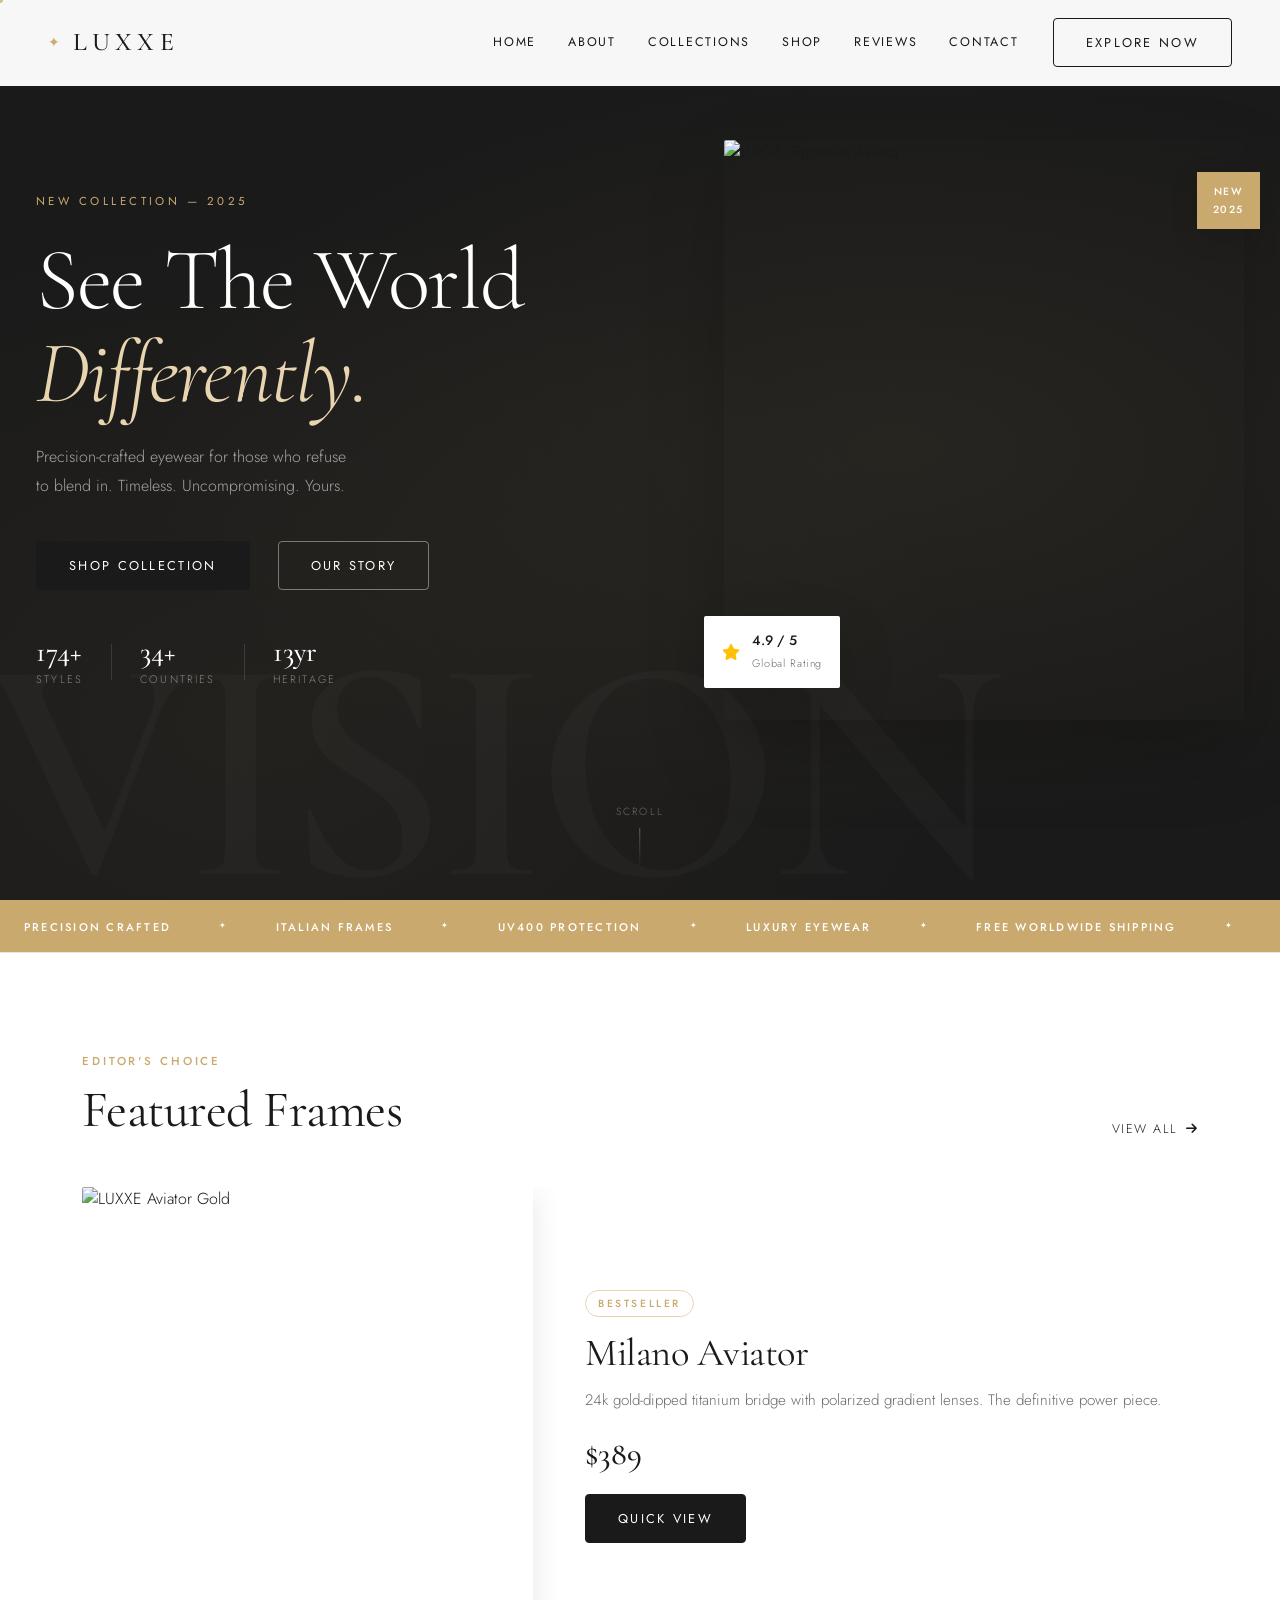
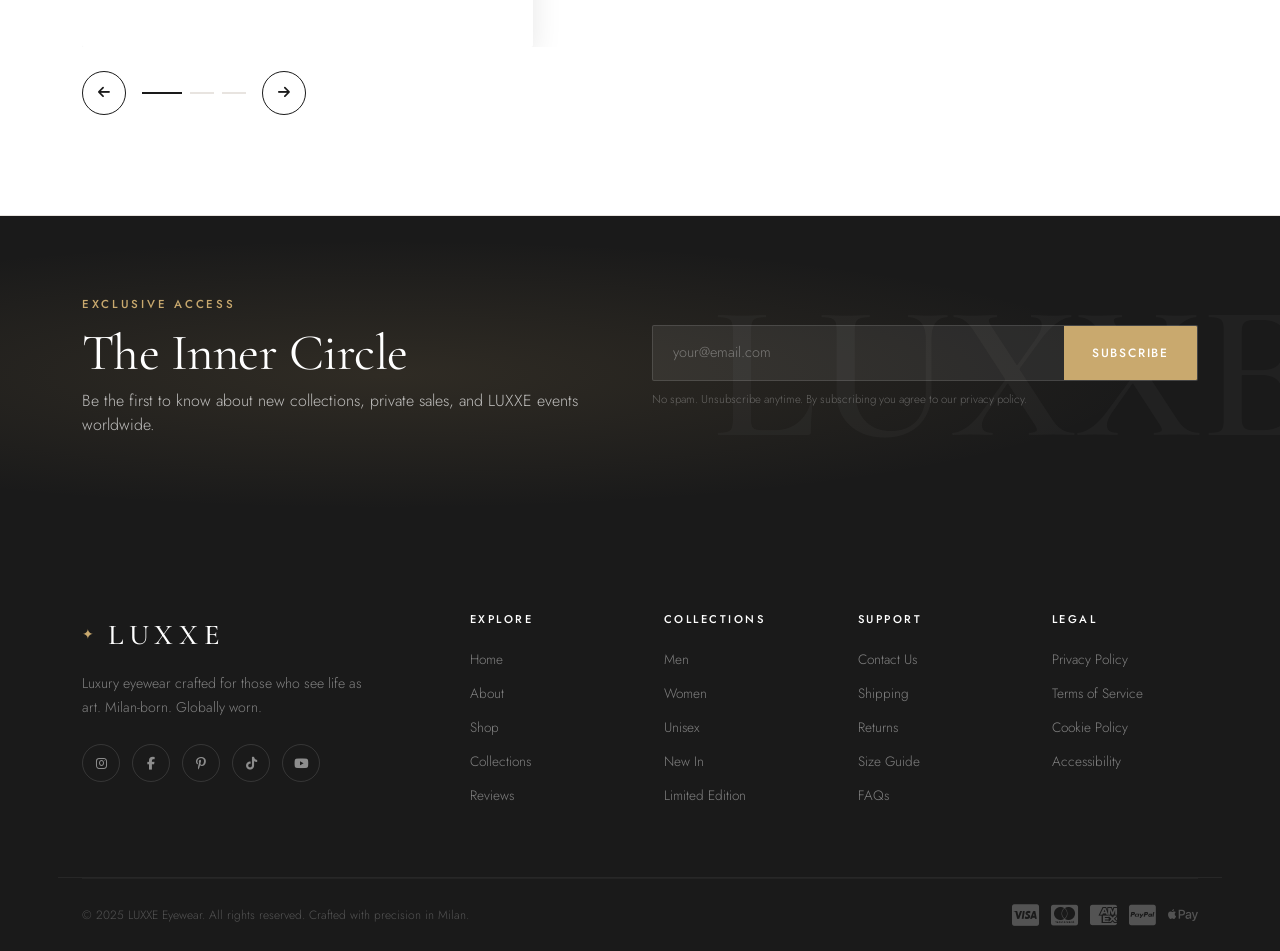
==== commit 7c416c32: "added meta verification tag." ====
--- a/index.html
+++ b/index.html
@@ -10,9 +10,10 @@
   <meta property="og:description" content="Precision-crafted luxury sunglasses for the discerning eye." />
   <meta property="og:type" content="website" />
   <title>LUXXE — Luxury Eyewear</title>
+  
   <meta name="keywords" content="luxe glasses, super glasses, glasses frames for boy">
   <meta name="description" content="Luxury glasses showroom offering stylish frames, sunglasses, and high-quality lenses for perfect vision and modern style.">
-
+<meta name="google-site-verification" content="yjYaGkqm5NLSA3C3mKN5qBKhMRERFdm6uvoR8BP0N8s" />
   <!-- Favicon -->
   <link rel="icon" href="data:image/svg+xml,<svg xmlns='http://www.w3.org/2000/svg' viewBox='0 0 100 100'><text y='.9em' font-size='90'>🕶️</text></svg>" />
 
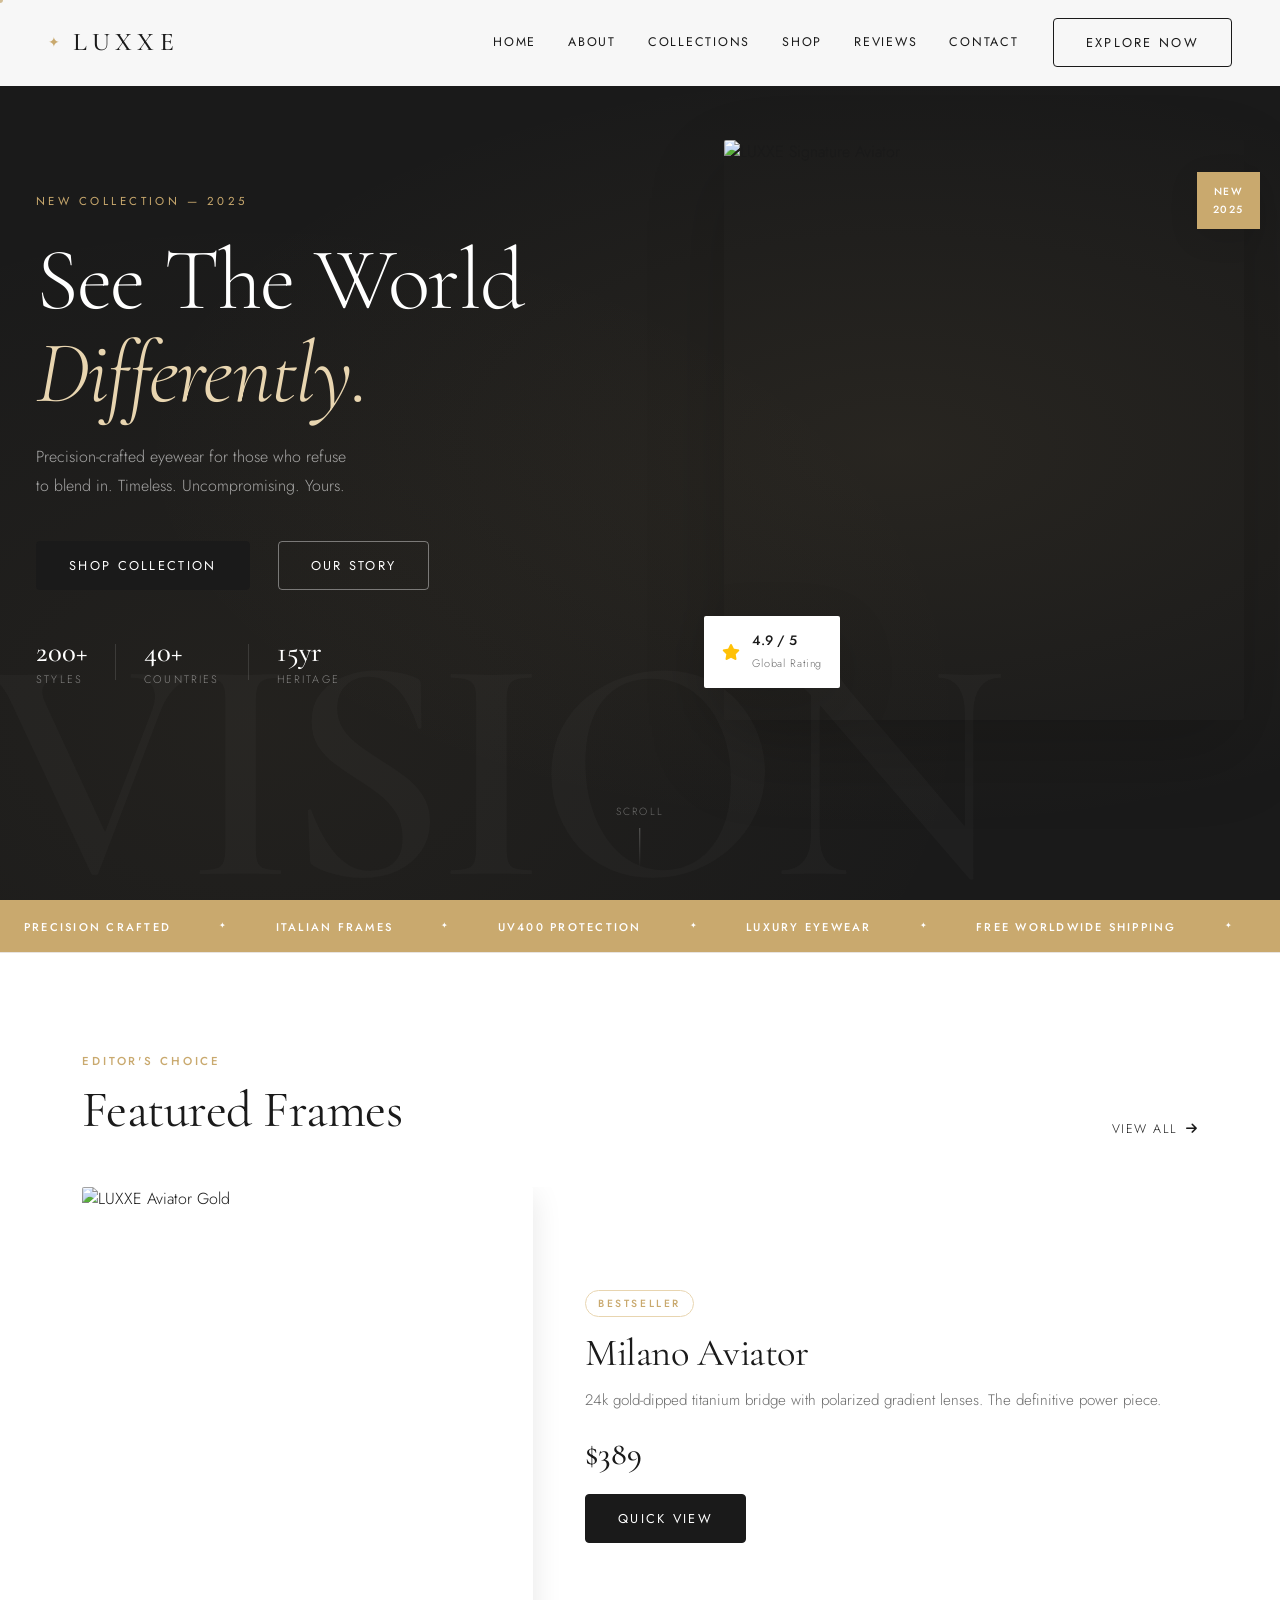
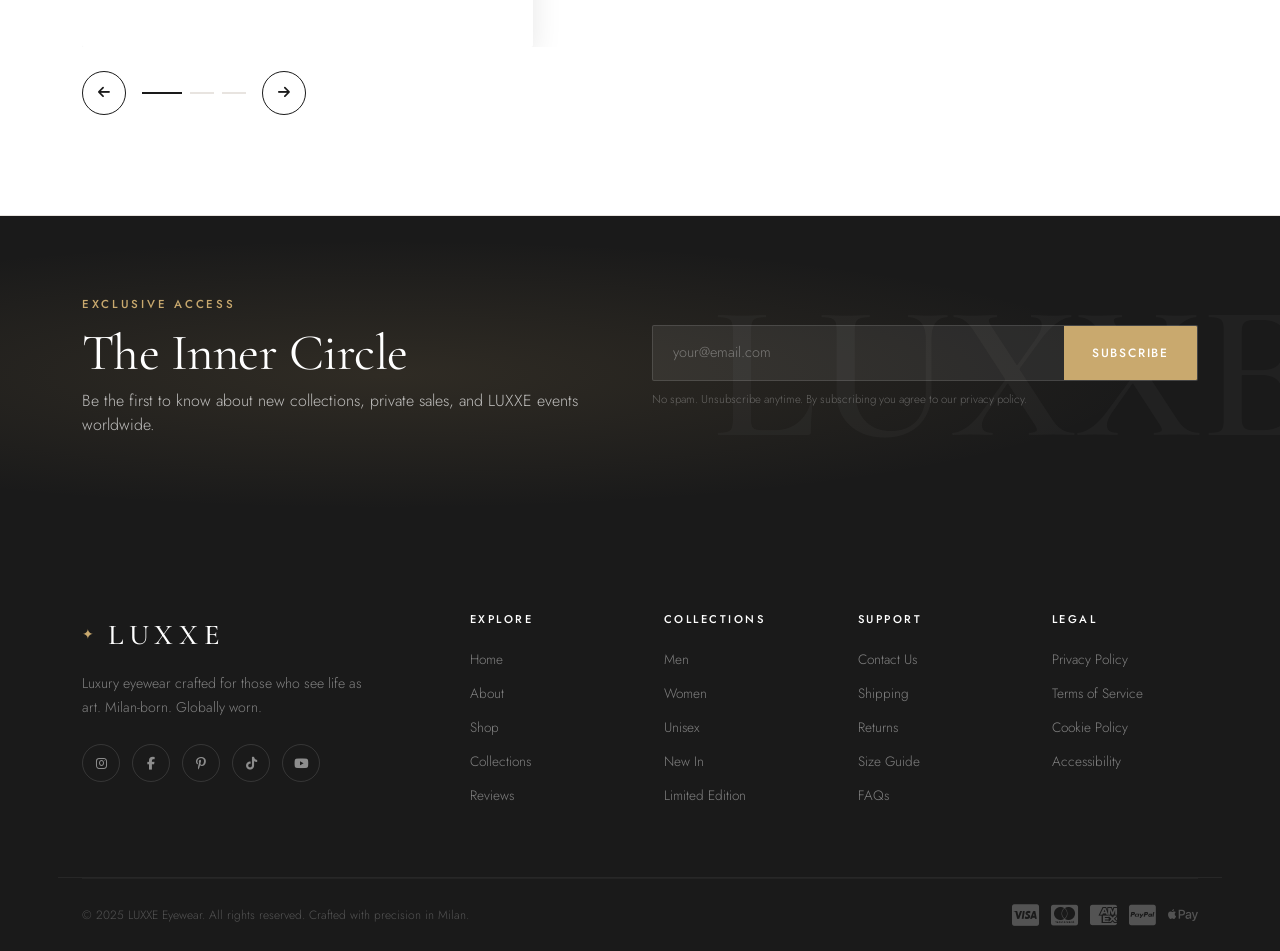
==== commit 238c441d: "added meta verification tag." ====
--- a/index.html
+++ b/index.html
@@ -10,10 +10,10 @@
   <meta property="og:description" content="Precision-crafted luxury sunglasses for the discerning eye." />
   <meta property="og:type" content="website" />
   <title>LUXXE — Luxury Eyewear</title>
-  
+   <meta name="google-site-verification" content="yjYaGkqm5NLSA3C3mKN5qBKhMRERFdm6uvoR8BP0N8s" />  
   <meta name="keywords" content="luxe glasses, super glasses, glasses frames for boy">
   <meta name="description" content="Luxury glasses showroom offering stylish frames, sunglasses, and high-quality lenses for perfect vision and modern style.">
-<meta name="google-site-verification" content="yjYaGkqm5NLSA3C3mKN5qBKhMRERFdm6uvoR8BP0N8s" />
+
   <!-- Favicon -->
   <link rel="icon" href="data:image/svg+xml,<svg xmlns='http://www.w3.org/2000/svg' viewBox='0 0 100 100'><text y='.9em' font-size='90'>🕶️</text></svg>" />
 
